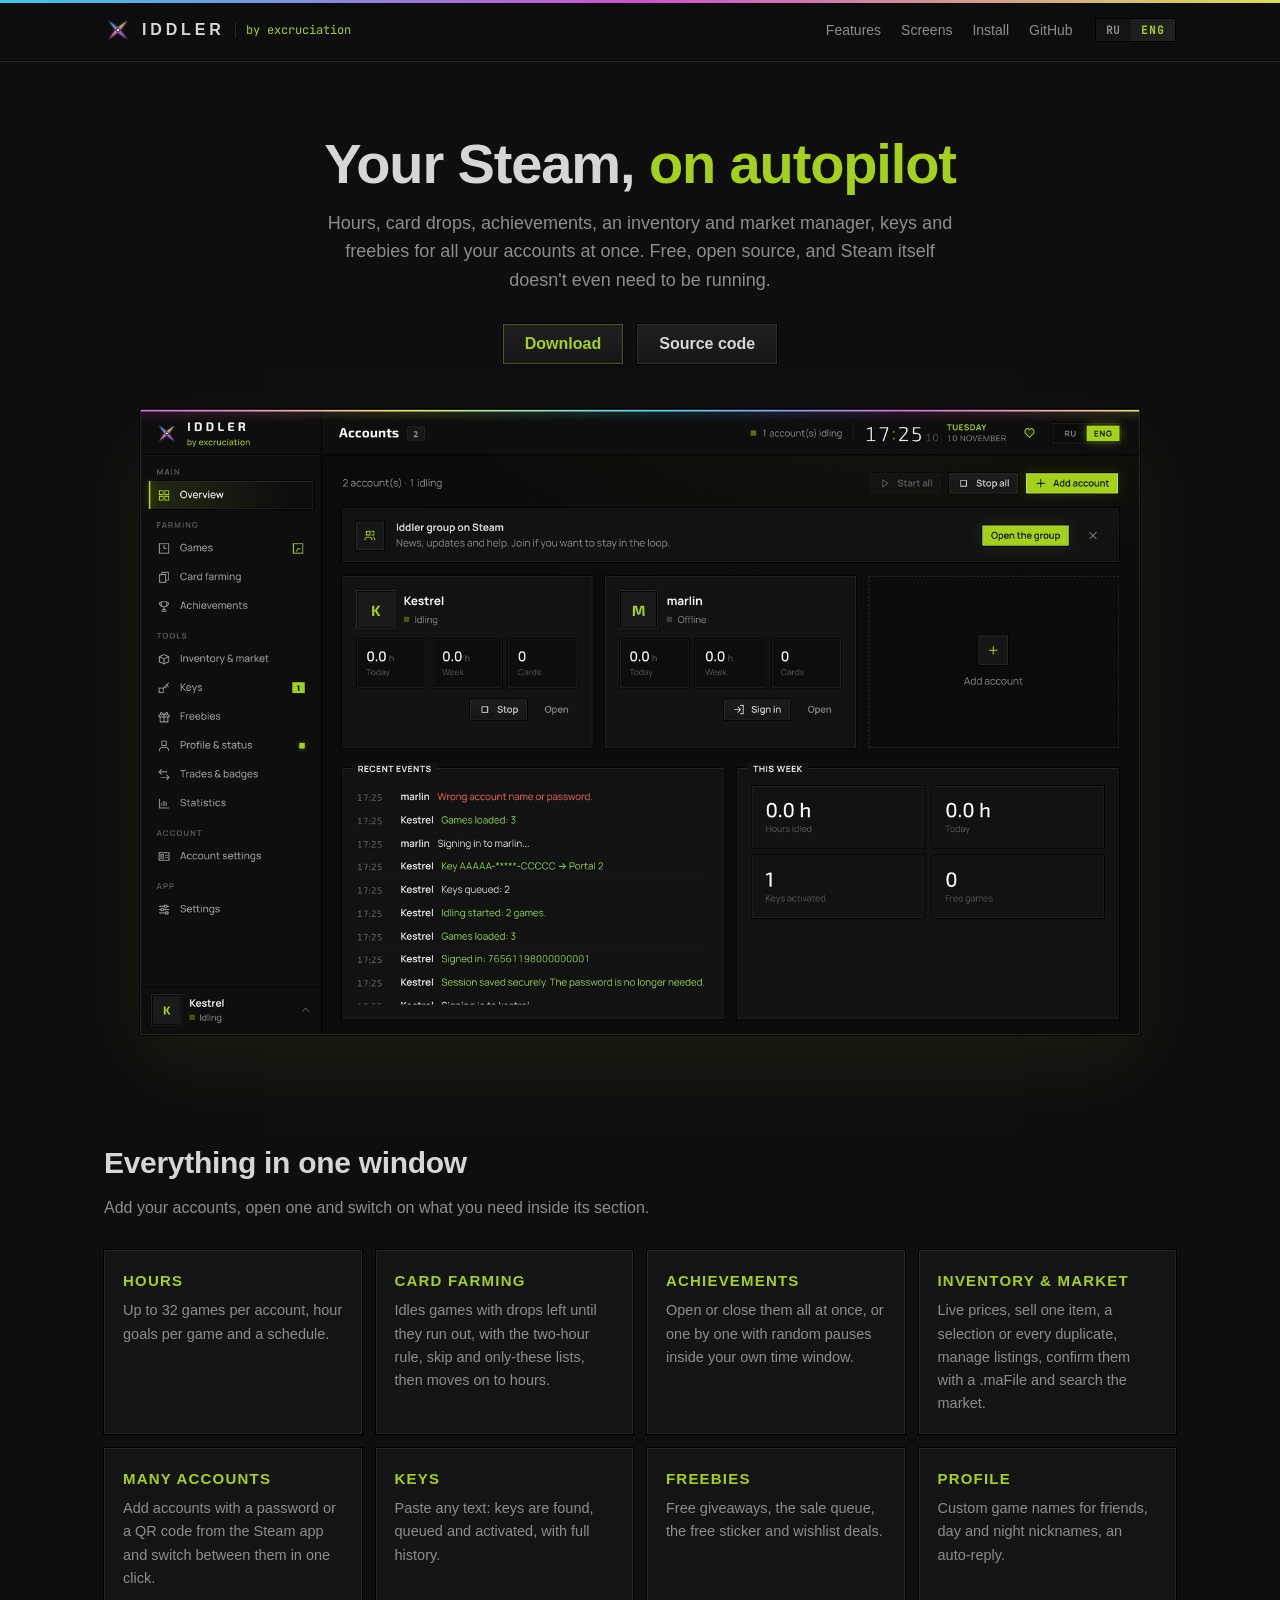
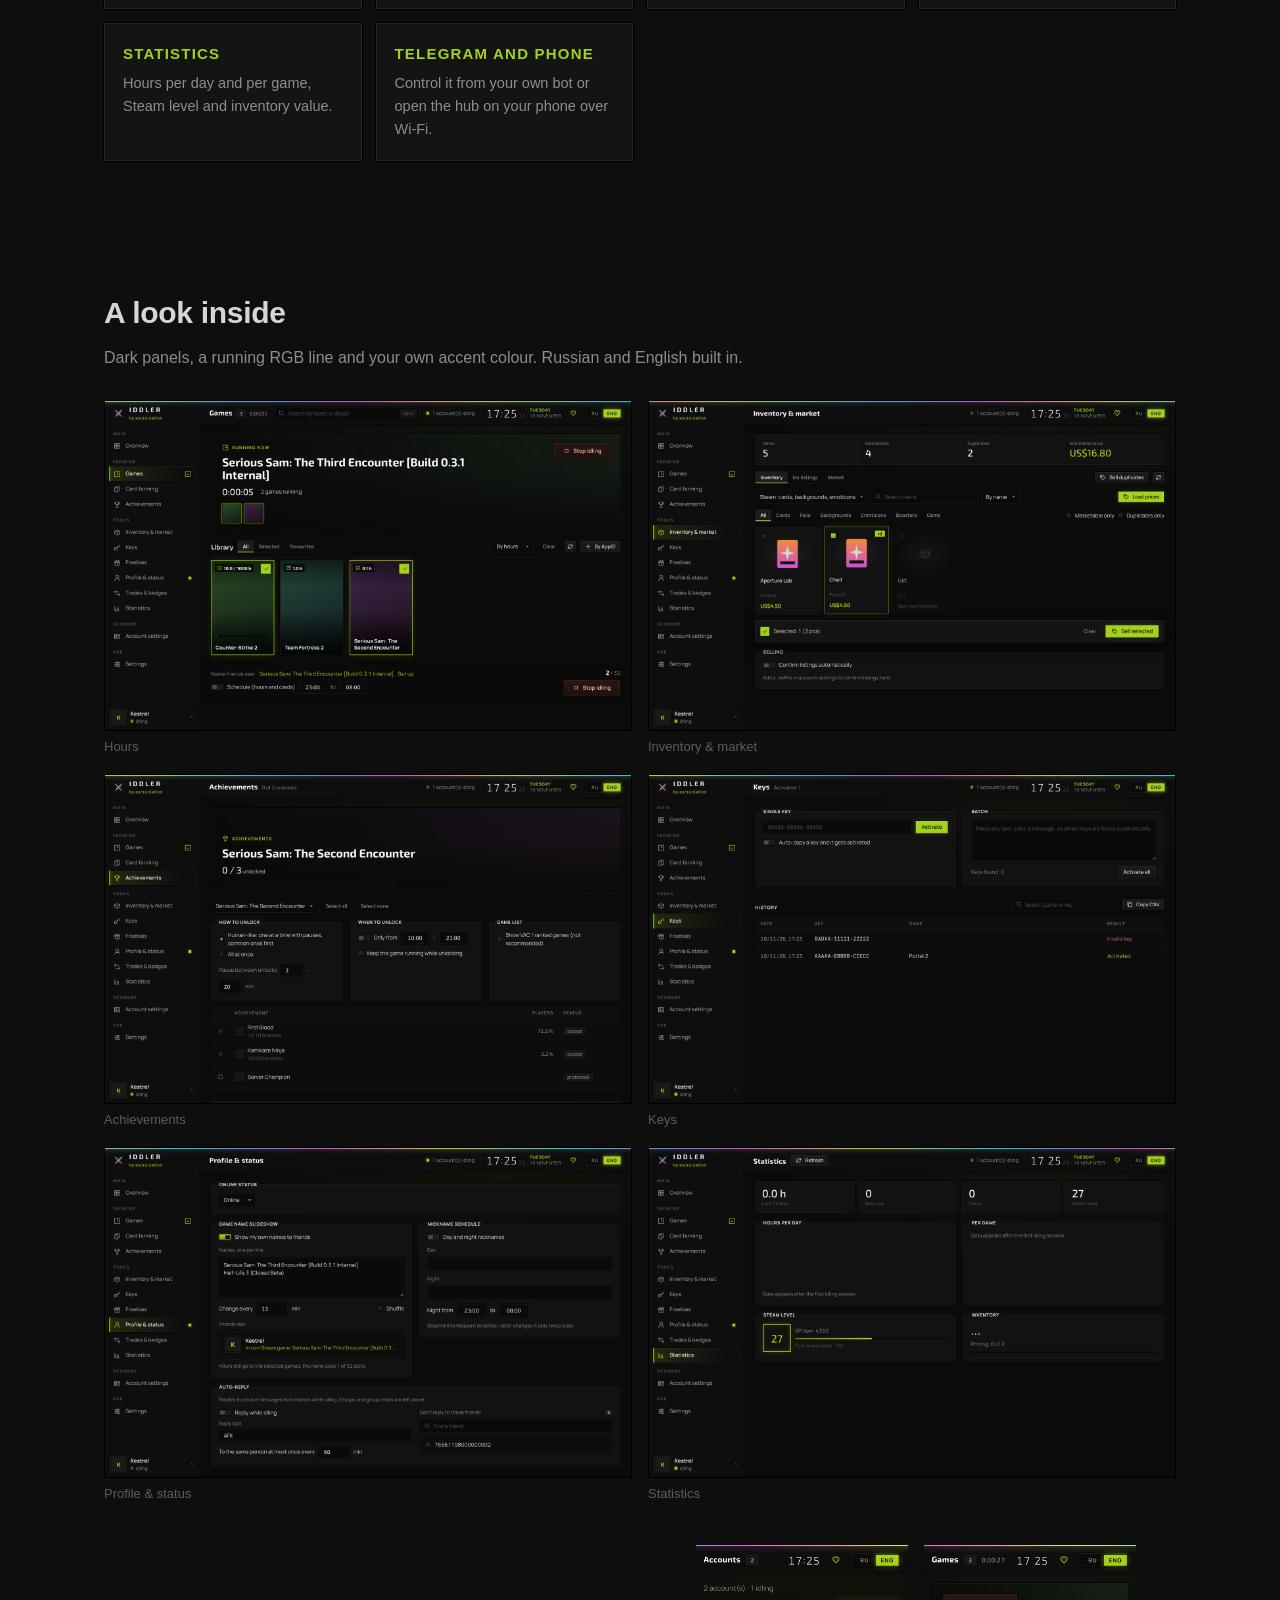
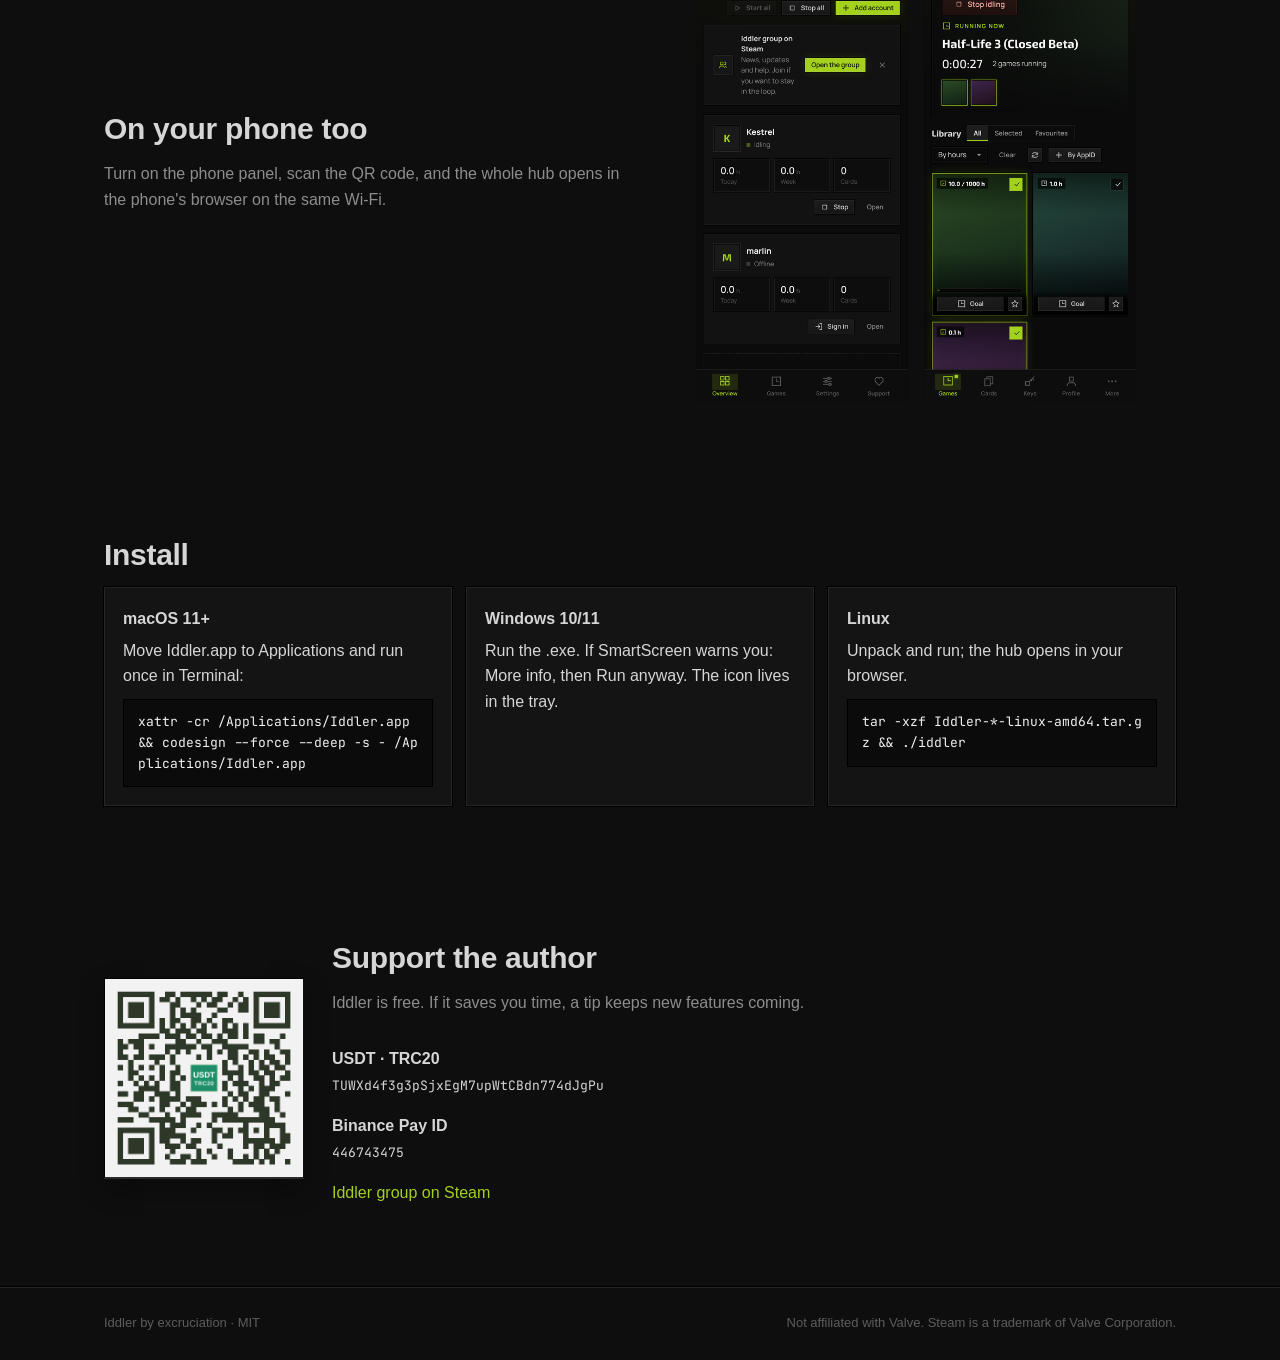
==== docs/index.html @ b879e3a7 "Iddler 5.0.0" ====
<!doctype html>
<html lang="en">
<head>
<meta charset="utf-8">
<meta name="viewport" content="width=device-width, initial-scale=1">
<title>Iddler by excruciation · a Steam hub</title>
<meta name="description" content="Free, open-source Steam hub for macOS, Windows and Linux: hours, card drops, achievements, keys and freebies for several accounts at once.">
<meta name="theme-color" content="#3f4a39">
<link rel="icon" href="logo.svg" type="image/svg+xml">
<meta property="og:title" content="Iddler by excruciation">
<meta property="og:description" content="Your Steam, on autopilot. Hours, cards, achievements, inventory &amp; market, keys and freebies for all your accounts.">
<meta property="og:image" content="https://excruciation69.github.io/iddler/social.png">
<meta name="twitter:card" content="summary_large_image">
<style>
@font-face { font-family: Inter; font-weight: 400; font-display: swap; src: url(fonts/inter-latin-400-normal.woff2) format('woff2'); unicode-range: U+0000-00FF, U+2000-206F; }
@font-face { font-family: Inter; font-weight: 400; font-display: swap; src: url(fonts/inter-cyrillic-400-normal.woff2) format('woff2'); unicode-range: U+0400-04FF; }
@font-face { font-family: Inter; font-weight: 600; font-display: swap; src: url(fonts/inter-latin-600-normal.woff2) format('woff2'); unicode-range: U+0000-00FF, U+2000-206F; }
@font-face { font-family: Inter; font-weight: 600; font-display: swap; src: url(fonts/inter-cyrillic-600-normal.woff2) format('woff2'); unicode-range: U+0400-04FF; }
@font-face { font-family: Inter; font-weight: 800; font-display: swap; src: url(fonts/inter-latin-800-normal.woff2) format('woff2'); unicode-range: U+0000-00FF, U+2000-206F; }
@font-face { font-family: Inter; font-weight: 800; font-display: swap; src: url(fonts/inter-cyrillic-800-normal.woff2) format('woff2'); unicode-range: U+0400-04FF; }
@font-face { font-family: Play; font-weight: 400; font-display: swap; src: url(fonts/play-latin-400-normal.woff2) format('woff2'); unicode-range: U+0000-00FF, U+2000-206F; }
@font-face { font-family: Play; font-weight: 400; font-display: swap; src: url(fonts/play-cyrillic-400-normal.woff2) format('woff2'); unicode-range: U+0400-04FF; }
@font-face { font-family: Play; font-weight: 700; font-display: swap; src: url(fonts/play-latin-700-normal.woff2) format('woff2'); unicode-range: U+0000-00FF, U+2000-206F; }
@font-face { font-family: Play; font-weight: 700; font-display: swap; src: url(fonts/play-cyrillic-700-normal.woff2) format('woff2'); unicode-range: U+0400-04FF; }
@font-face { font-family: Mono; font-weight: 400; font-display: swap; src: url(fonts/jetbrains-mono-latin-400-normal.woff2) format('woff2'); }
:root { --bg: #0e0e0e; --panel: #141414; --well: #0b0b0b; --deep: #0b0b0b; --text: #d6d6d6; --dim: #8d8d8d; --faint: #5d5d5d; --accent: #a3d11c; --friend: #f1f1f1; --lo: #000; --hi: #262626; }
* { box-sizing: border-box; border-radius: 0 !important; }
html { scroll-behavior: smooth; }
body { background: #0e0e0e repeating-linear-gradient(45deg, #101010 0 2px, #0c0c0c 2px 4px); }
body { margin: 0; background: var(--bg); color: var(--text); font: 16px/1.6 -apple-system, BlinkMacSystemFont, Inter, "Segoe UI", sans-serif; -webkit-font-smoothing: antialiased; }
a { color: var(--accent); text-decoration: none; }
a:hover { text-decoration: underline; }
.wrap { max-width: 1120px; margin: 0 auto; padding: 0 24px; }
body::before { content: ''; position: fixed; left: 0; right: 0; top: 0; height: 3px; z-index: 10; background: linear-gradient(90deg,#3bc6e6,#cd52d0,#d9e14f,#3bc6e6,#cd52d0); background-size: 200% 100%; animation: rgb 6s linear infinite; }
@keyframes rgb { to { background-position: -200% 0; } }
header { position: sticky; top: 0; z-index: 5; background: rgba(14,14,14,.92); backdrop-filter: blur(8px); border-bottom: 1px solid var(--lo); box-shadow: 0 1px 0 var(--hi); }
header .wrap { height: 60px; display: flex; align-items: center; gap: 22px; }
.brand { display: flex; align-items: center; gap: 10px; color: var(--text); }
.brand:hover { text-decoration: none; }
.brand img { width: 28px; height: 28px; }
.brand b { font-weight: 800; letter-spacing: .24em; }
.brand span { font: 12px Mono, monospace; color: var(--accent); border-left: 1px solid var(--hi); padding-left: 10px; }
nav { margin-left: auto; display: flex; gap: 20px; font-size: 14px; }
nav a { color: var(--dim); }
nav a:hover { color: var(--text); text-decoration: none; }
.lang { display: flex; border: 1px solid var(--lo); border-radius: 4px; overflow: hidden; }
.lang button { border: 0; background: var(--panel); color: var(--dim); font: 600 11px Mono, monospace; padding: 4px 10px; cursor: pointer; letter-spacing: .08em; }
.lang button.on { background: #1f1f1f; color: var(--accent); }
.hero { padding: 72px 0 40px; text-align: center; }
.hero h1 { margin: 0 0 14px; font-size: clamp(32px, 6vw, 56px); line-height: 1.1; font-weight: 800; letter-spacing: -.02em; }
.hero h1 em { font-style: normal; color: var(--accent); }
.hero p { margin: 0 auto 28px; max-width: 640px; color: var(--dim); font-size: 18px; }
.btns { display: flex; gap: 12px; justify-content: center; flex-wrap: wrap; }
.btn { display: inline-flex; align-items: center; gap: 8px; height: 42px; padding: 0 22px; font-weight: 700; border: 1px solid #000; box-shadow: inset 0 0 0 1px #2c2c2c; color: var(--text); background: linear-gradient(#1f1f1f,#171717); }
.btn:hover { text-decoration: none; filter: brightness(1.08); }
.btn.primary { color: var(--accent); box-shadow: inset 0 0 0 1px #4a5f12; }
.shot { margin: 44px auto 0; max-width: 1000px; overflow: hidden; border: 1px solid #262626; box-shadow: 0 0 0 1px #000, 0 30px 80px rgba(163,209,28,.08); }
.shot img { display: block; width: 100%; height: auto; }
section { padding: 64px 0; }
section h2 { font-size: 30px; margin: 0 0 8px; letter-spacing: -.01em; }
section .lead { color: var(--dim); margin: 0 0 30px; max-width: 700px; }
.grid { display: grid; grid-template-columns: repeat(auto-fill, minmax(250px, 1fr)); gap: 14px; }
.card { background: var(--panel); border: 1px solid var(--hi); box-shadow: 0 0 0 1px #000; border-radius: 6px; padding: 18px; }
.card h3 { margin: 0 0 6px; font-size: 15px; color: var(--accent); text-transform: uppercase; letter-spacing: .08em; }
.card p { margin: 0; color: var(--dim); font-size: 14.5px; }
.gallery { display: grid; grid-template-columns: 1fr 1fr; gap: 16px; }
.gallery figure { margin: 0; }
.gallery img { width: 100%; display: block; border-radius: 8px; border: 1px solid var(--lo); }
.gallery figcaption { color: var(--faint); font-size: 13px; margin-top: 6px; }
.phone { display: grid; grid-template-columns: 1fr 1fr; gap: 30px; align-items: center; }
.phone img { width: 100%; max-width: 440px; justify-self: center; }
.steps { display: grid; grid-template-columns: repeat(3, 1fr); gap: 14px; }
.steps .card b { display: block; color: var(--text); margin-bottom: 6px; }
code, pre { font-family: Mono, monospace; font-size: 13px; }
pre { background: var(--deep); border: 1px solid var(--lo); border-radius: 5px; padding: 12px 14px; overflow-x: auto; color: var(--friend); margin: 10px 0 0; white-space: pre-wrap; word-break: break-all; }
.support { display: grid; grid-template-columns: 200px 1fr; gap: 28px; align-items: center; }
.support img { width: 200px; border-radius: 14px; box-shadow: 0 10px 24px rgba(0,0,0,.3); }
footer { border-top: 1px solid var(--lo); box-shadow: inset 0 1px 0 var(--hi); padding: 26px 0; color: var(--faint); font-size: 13px; }
footer .wrap { display: flex; gap: 16px; flex-wrap: wrap; justify-content: space-between; }
html:not([lang=en]) [data-l=en], html:not([lang=ru]) [data-l=ru] { display: none !important; }
@media (max-width: 760px) {
  nav { display: none; }
  .lang { margin-left: auto; }
  .gallery, .phone, .steps, .support { grid-template-columns: 1fr; }
  .support { justify-items: center; text-align: center; }
  .brand span { display: none; }
}
</style>
</head>
<body>
<header><div class="wrap">
  <a class="brand" href="#"><img src="logo.svg" alt=""><b>IDDLER</b><span>by excruciation</span></a>
  <nav>
    <a href="#features"><span data-l="en">Features</span><span data-l="ru">Возможности</span></a>
    <a href="#screens"><span data-l="en">Screens</span><span data-l="ru">Скриншоты</span></a>
    <a href="#install"><span data-l="en">Install</span><span data-l="ru">Установка</span></a>
    <a href="https://github.com/excruciation69/iddler">GitHub</a>
  </nav>
  <div class="lang"><button data-set="ru">RU</button><button data-set="en">ENG</button></div>
</div></header>

<div class="wrap hero">
  <h1><span data-l="en">Your Steam, <em>on autopilot</em></span><span data-l="ru">Твой Steam <em>на автопилоте</em></span></h1>
  <p data-l="en">Hours, card drops, achievements, an inventory and market manager, keys and freebies for all your accounts at once. Free, open source, and Steam itself doesn't even need to be running.</p>
  <p data-l="ru">Часы, карточки, ачивки, инвентарь и маркет, ключи и халява сразу для всех твоих аккаунтов. Бесплатно, с открытым кодом, и сам Steam даже не нужно запускать.</p>
  <div class="btns">
    <a class="btn primary" href="https://github.com/excruciation69/iddler/releases/latest"><span data-l="en">Download</span><span data-l="ru">Скачать</span></a>
    <a class="btn" href="https://github.com/excruciation69/iddler"><span data-l="en">Source code</span><span data-l="ru">Исходный код</span></a>
  </div>
  <div class="shot"><img src="screenshots/hub-en.png" data-l="en" alt="Iddler hub"><img src="screenshots/hub-ru.png" data-l="ru" alt="Хаб Iddler"></div>
</div>

<section id="features"><div class="wrap">
  <h2><span data-l="en">Everything in one window</span><span data-l="ru">Всё в одном окне</span></h2>
  <p class="lead"><span data-l="en">Add your accounts, open one and switch on what you need inside its section.</span><span data-l="ru">Добавь аккаунты, открой нужный и включи то, что надо, прямо в разделе.</span></p>
  <div class="grid">
    <div class="card"><h3 data-l="en">Hours</h3><h3 data-l="ru">Накрутка часов</h3><p data-l="en">Up to 32 games per account, hour goals per game and a schedule.</p><p data-l="ru">До 32 игр на аккаунт, цели по часам для каждой игры и расписание.</p></div>
    <div class="card"><h3 data-l="en">Card farming</h3><h3 data-l="ru">Фарм карточек</h3><p data-l="en">Idles games with drops left until they run out, with the two-hour rule, skip and only-these lists, then moves on to hours.</p><p data-l="ru">Крутит игры с оставшимися карточками до последней, с правилом двух часов и списками «пропускать» и «только эти», а потом переходит к часам.</p></div>
    <div class="card"><h3 data-l="en">Achievements</h3><h3 data-l="ru">Ачивки</h3><p data-l="en">Open or close them all at once, or one by one with random pauses inside your own time window.</p><p data-l="ru">Открывай и закрывай все сразу или по одной, со случайными паузами и только в заданные часы.</p></div>
    <div class="card"><h3 data-l="en">Inventory &amp; market</h3><h3 data-l="ru">Инвентарь и маркет</h3><p data-l="en">Live prices, sell one item, a selection or every duplicate, manage listings, confirm them with a .maFile and search the market.</p><p data-l="ru">Цены в реальном времени, продажа одного предмета, выбранных или всех дубликатов, управление лотами, подтверждение через .maFile и поиск по маркету.</p></div>
    <div class="card"><h3 data-l="en">Many accounts</h3><h3 data-l="ru">Много аккаунтов</h3><p data-l="en">Add accounts with a password or a QR code from the Steam app and switch between them in one click.</p><p data-l="ru">Добавляй аккаунты по паролю или QR-коду из приложения Steam и переключайся между ними в один клик.</p></div>
    <div class="card"><h3 data-l="en">Keys</h3><h3 data-l="ru">Ключи</h3><p data-l="en">Paste any text: keys are found, queued and activated, with full history.</p><p data-l="ru">Вставь любой текст: ключи найдутся и активируются по очереди, с полной историей.</p></div>
    <div class="card"><h3 data-l="en">Freebies</h3><h3 data-l="ru">Халява</h3><p data-l="en">Free giveaways, the sale queue, the free sticker and wishlist deals.</p><p data-l="ru">Бесплатные раздачи, очередь распродажи, бесплатная наклейка и скидки из вишлиста.</p></div>
    <div class="card"><h3 data-l="en">Profile</h3><h3 data-l="ru">Профиль</h3><p data-l="en">Custom game names for friends, day and night nicknames, an auto-reply.</p><p data-l="ru">Свои названия игр для друзей, дневной и ночной ник, автоответ.</p></div>
    <div class="card"><h3 data-l="en">Statistics</h3><h3 data-l="ru">Статистика</h3><p data-l="en">Hours per day and per game, Steam level and inventory value.</p><p data-l="ru">Часы по дням и играм, уровень Steam и стоимость инвентаря.</p></div>
    <div class="card"><h3 data-l="en">Telegram and phone</h3><h3 data-l="ru">Telegram и телефон</h3><p data-l="en">Control it from your own bot or open the hub on your phone over Wi-Fi.</p><p data-l="ru">Управляй через своего бота или открой хаб на телефоне по Wi-Fi.</p></div>
  </div>
</div></section>

<section id="screens"><div class="wrap">
  <h2><span data-l="en">A look inside</span><span data-l="ru">Как это выглядит</span></h2>
  <p class="lead"><span data-l="en">Dark panels, a running RGB line and your own accent colour. Russian and English built in.</span><span data-l="ru">Тёмные панели, бегущая RGB-линия и свой цвет акцента. Русский и английский внутри.</span></p>
  <div class="gallery">
    <figure><img src="screenshots/hours.png" alt="" loading="lazy"><figcaption><span data-l="en">Hours</span><span data-l="ru">Накрутка часов</span></figcaption></figure>
    <figure><img src="screenshots/inventory.png" alt="" loading="lazy"><figcaption><span data-l="en">Inventory &amp; market</span><span data-l="ru">Инвентарь и маркет</span></figcaption></figure>
    <figure><img src="screenshots/achievements.png" alt="" loading="lazy"><figcaption><span data-l="en">Achievements</span><span data-l="ru">Ачивки</span></figcaption></figure>
    <figure><img src="screenshots/keys.png" alt="" loading="lazy"><figcaption><span data-l="en">Keys</span><span data-l="ru">Ключи</span></figcaption></figure>
    <figure><img src="screenshots/profile.png" alt="" loading="lazy"><figcaption><span data-l="en">Profile & status</span><span data-l="ru">Профиль и статус</span></figcaption></figure>
    <figure><img src="screenshots/stats.png" alt="" loading="lazy"><figcaption><span data-l="en">Statistics</span><span data-l="ru">Статистика</span></figcaption></figure>
  </div>
  <div class="phone" style="margin-top:40px">
    <div><h2><span data-l="en">On your phone too</span><span data-l="ru">И на телефоне</span></h2>
      <p class="lead" data-l="en">Turn on the phone panel, scan the QR code, and the whole hub opens in the phone's browser on the same Wi-Fi.</p>
      <p class="lead" data-l="ru">Включи панель для телефона, отсканируй QR-код, и весь хаб откроется в браузере телефона в той же сети Wi-Fi.</p></div>
    <img src="screenshots/phone.png" alt="" loading="lazy">
  </div>
</div></section>

<section id="install"><div class="wrap">
  <h2><span data-l="en">Install</span><span data-l="ru">Установка</span></h2>
  <div class="steps">
    <div class="card"><b>macOS 11+</b>
      <span data-l="en">Move Iddler.app to Applications and run once in Terminal:</span><span data-l="ru">Перетащи Iddler.app в «Программы» и один раз выполни в Терминале:</span>
      <pre>xattr -cr /Applications/Iddler.app && codesign --force --deep -s - /Applications/Iddler.app</pre></div>
    <div class="card"><b>Windows 10/11</b>
      <span data-l="en">Run the .exe. If SmartScreen warns you: More info, then Run anyway. The icon lives in the tray.</span><span data-l="ru">Запусти .exe. Если SmartScreen предупредит: «Подробнее», затем «Выполнить в любом случае». Значок живёт в трее.</span></div>
    <div class="card"><b>Linux</b>
      <span data-l="en">Unpack and run; the hub opens in your browser.</span><span data-l="ru">Распакуй и запусти, хаб откроется в браузере.</span>
      <pre>tar -xzf Iddler-*-linux-amd64.tar.gz && ./iddler</pre></div>
  </div>
</div></section>

<section id="support"><div class="wrap support">
  <img src="donate-qr.png" alt="USDT TRC20">
  <div>
    <h2><span data-l="en">Support the author</span><span data-l="ru">Поддержать автора</span></h2>
    <p class="lead" data-l="en">Iddler is free. If it saves you time, a tip keeps new features coming.</p>
    <p class="lead" data-l="ru">Iddler бесплатный. Если он экономит тебе время, поддержка помогает делать новые функции.</p>
    <p><b>USDT · TRC20</b><br><code>TUWXd4f3g3pSjxEgM7upWtCBdn774dJgPu</code></p>
    <p><b>Binance Pay ID</b><br><code>446743475</code></p>
    <p><a href="https://steamcommunity.com/groups/iddle2003"><span data-l="en">Iddler group on Steam</span><span data-l="ru">Группа Iddler в Steam</span></a></p>
  </div>
</div></section>

<footer><div class="wrap">
  <span>Iddler by excruciation · MIT</span>
  <span data-l="en">Not affiliated with Valve. Steam is a trademark of Valve Corporation.</span>
  <span data-l="ru">Проект не связан с Valve. Steam является товарным знаком Valve Corporation.</span>
</div></footer>
<script>
  const set = l => {
    document.documentElement.lang = l;
    document.querySelectorAll('.lang button').forEach(b => b.classList.toggle('on', b.dataset.set === l));
    try { localStorage.setItem('lang', l); } catch {}
  };
  let saved = null;
  try { saved = localStorage.getItem('lang'); } catch {}
  set(saved || ((navigator.language || '').startsWith('ru') ? 'ru' : 'en'));
  document.querySelectorAll('.lang button').forEach(b => b.onclick = () => set(b.dataset.set));
</script>
</body>
</html>
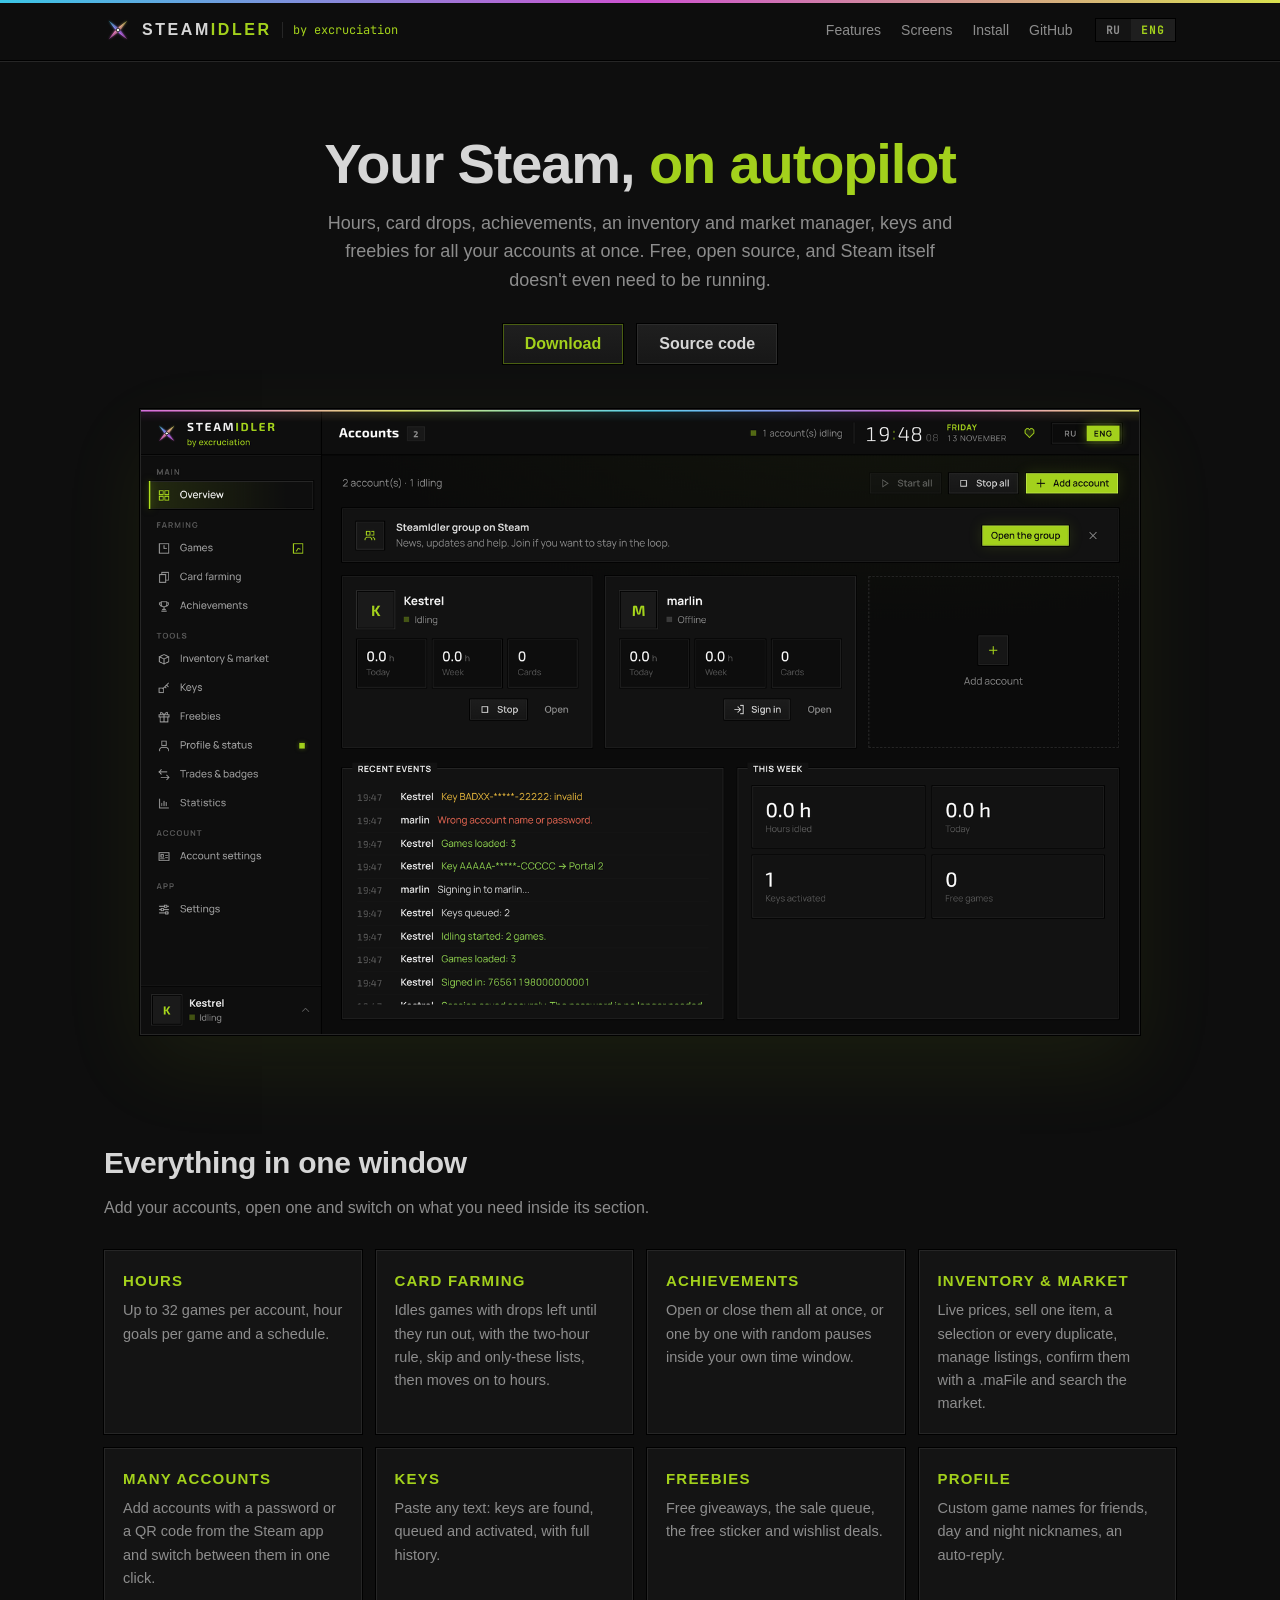
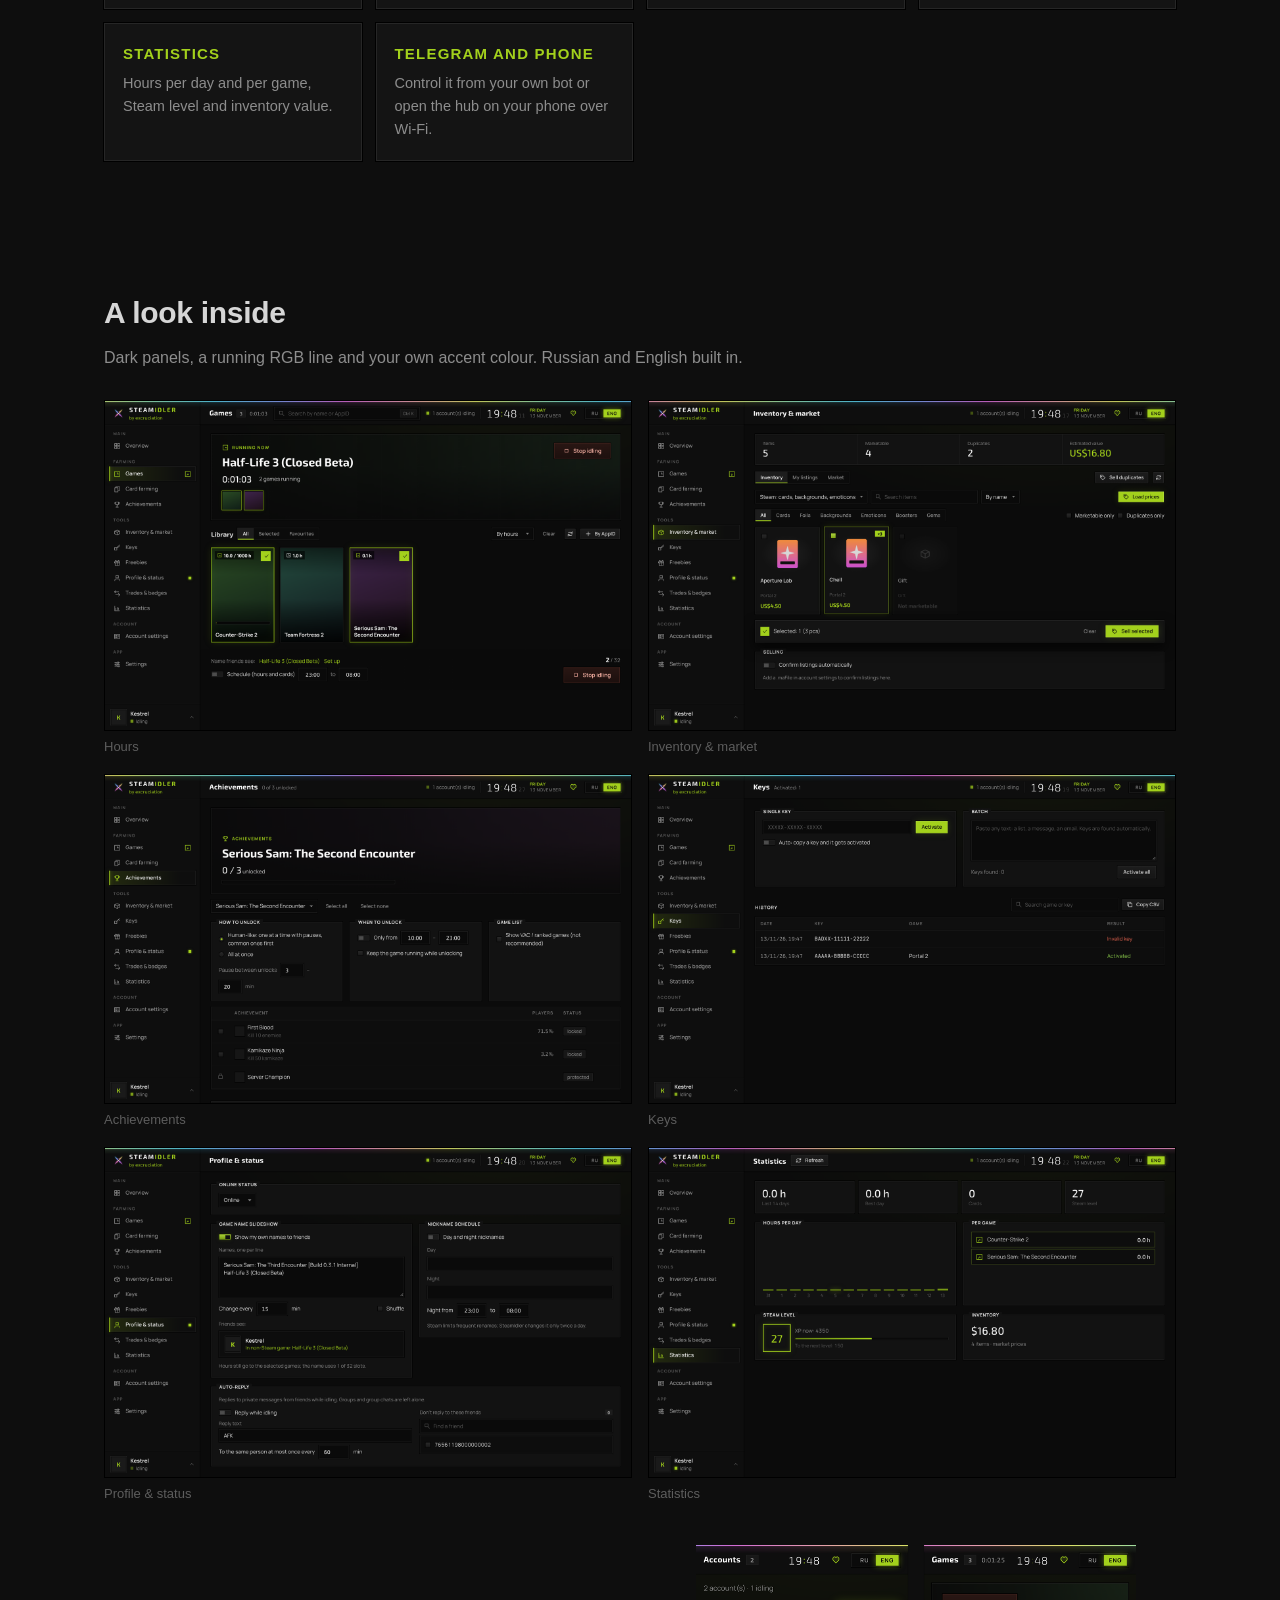
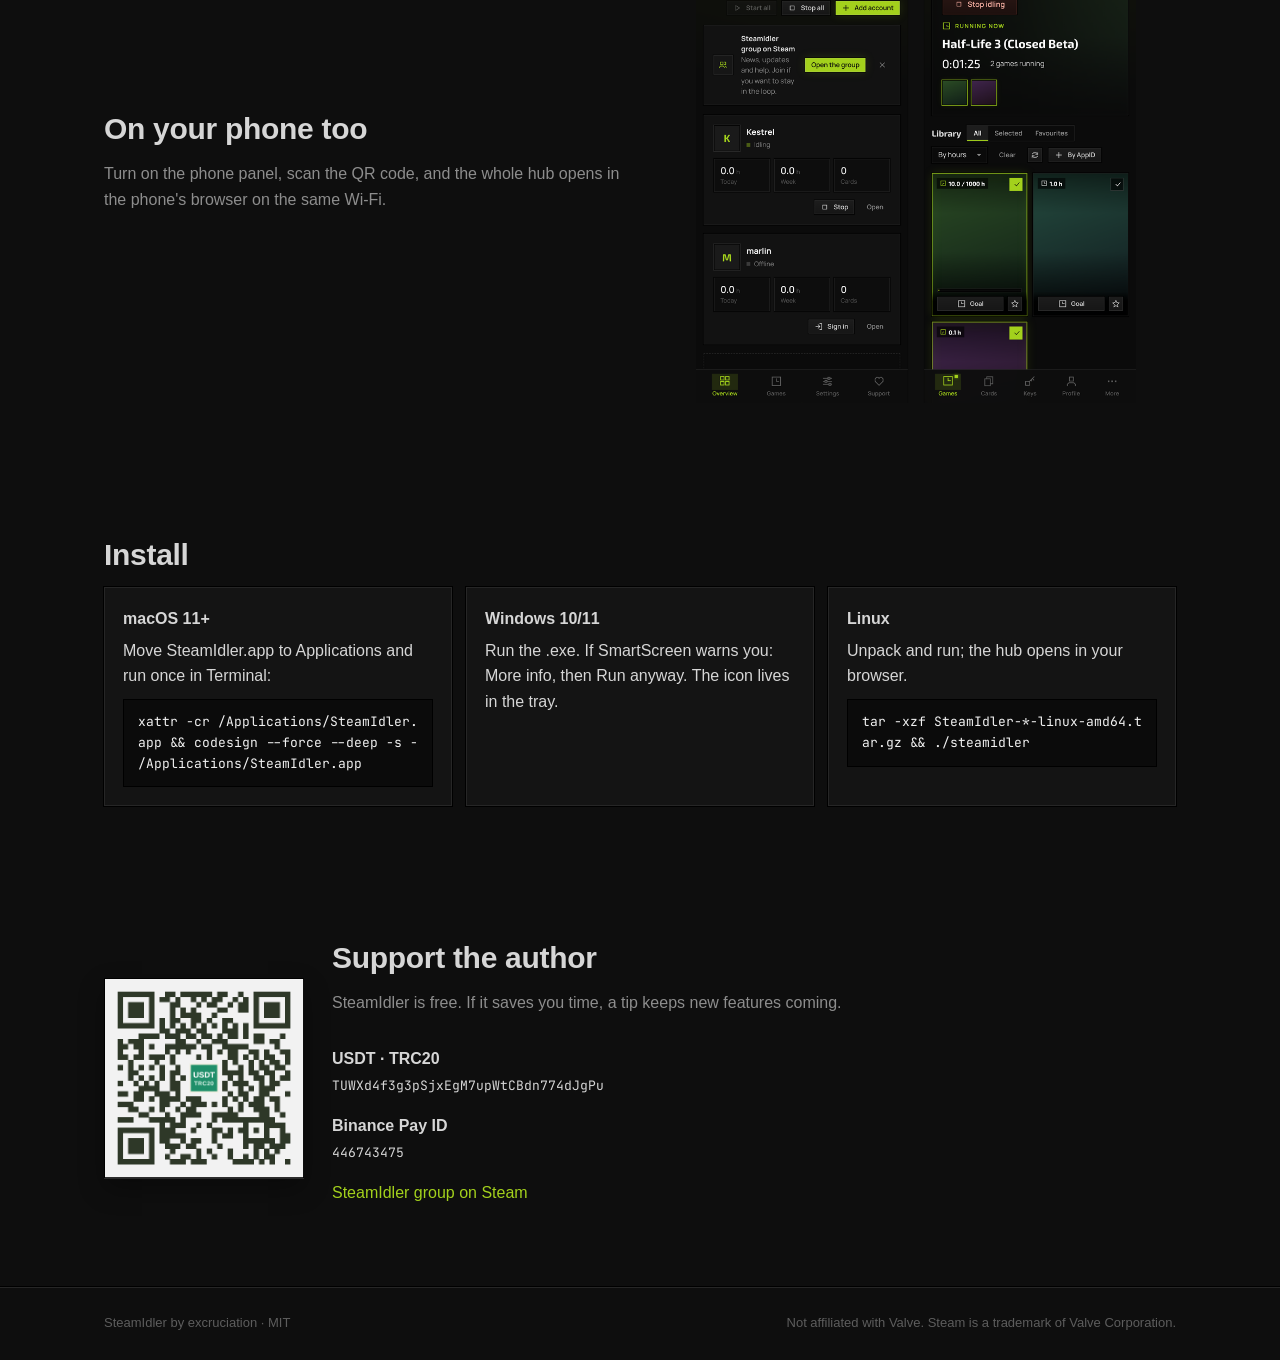
==== commit fab25028: "Rename to SteamIdler" ====
--- a/docs/index.html
+++ b/docs/index.html
@@ -3,13 +3,13 @@
 <head>
 <meta charset="utf-8">
 <meta name="viewport" content="width=device-width, initial-scale=1">
-<title>Iddler by excruciation · a Steam hub</title>
+<title>SteamIdler by excruciation · a Steam idler for every account</title>
 <meta name="description" content="Free, open-source Steam hub for macOS, Windows and Linux: hours, card drops, achievements, keys and freebies for several accounts at once.">
 <meta name="theme-color" content="#3f4a39">
 <link rel="icon" href="logo.svg" type="image/svg+xml">
-<meta property="og:title" content="Iddler by excruciation">
+<meta property="og:title" content="SteamIdler by excruciation">
 <meta property="og:description" content="Your Steam, on autopilot. Hours, cards, achievements, inventory &amp; market, keys and freebies for all your accounts.">
-<meta property="og:image" content="https://excruciation69.github.io/iddler/social.png">
+<meta property="og:image" content="https://excruciation69.github.io/SteamIdler/social.png">
 <meta name="twitter:card" content="summary_large_image">
 <style>
 @font-face { font-family: Inter; font-weight: 400; font-display: swap; src: url(fonts/inter-latin-400-normal.woff2) format('woff2'); unicode-range: U+0000-00FF, U+2000-206F; }
@@ -38,7 +38,8 @@
 .brand { display: flex; align-items: center; gap: 10px; color: var(--text); }
 .brand:hover { text-decoration: none; }
 .brand img { width: 28px; height: 28px; }
-.brand b { font-weight: 800; letter-spacing: .24em; }
+.brand b { font-weight: 800; letter-spacing: .16em; }
+.brand b i { font-style: normal; color: var(--accent); }
 .brand span { font: 12px Mono, monospace; color: var(--accent); border-left: 1px solid var(--hi); padding-left: 10px; }
 nav { margin-left: auto; display: flex; gap: 20px; font-size: 14px; }
 nav a { color: var(--dim); }
@@ -89,12 +90,12 @@
 </head>
 <body>
 <header><div class="wrap">
-  <a class="brand" href="#"><img src="logo.svg" alt=""><b>IDDLER</b><span>by excruciation</span></a>
+  <a class="brand" href="#"><img src="logo.svg" alt=""><b>STEAM<i>IDLER</i></b><span>by excruciation</span></a>
   <nav>
     <a href="#features"><span data-l="en">Features</span><span data-l="ru">Возможности</span></a>
     <a href="#screens"><span data-l="en">Screens</span><span data-l="ru">Скриншоты</span></a>
     <a href="#install"><span data-l="en">Install</span><span data-l="ru">Установка</span></a>
-    <a href="https://github.com/excruciation69/iddler">GitHub</a>
+    <a href="https://github.com/excruciation69/SteamIdler">GitHub</a>
   </nav>
   <div class="lang"><button data-set="ru">RU</button><button data-set="en">ENG</button></div>
 </div></header>
@@ -104,10 +105,10 @@
   <p data-l="en">Hours, card drops, achievements, an inventory and market manager, keys and freebies for all your accounts at once. Free, open source, and Steam itself doesn't even need to be running.</p>
   <p data-l="ru">Часы, карточки, ачивки, инвентарь и маркет, ключи и халява сразу для всех твоих аккаунтов. Бесплатно, с открытым кодом, и сам Steam даже не нужно запускать.</p>
   <div class="btns">
-    <a class="btn primary" href="https://github.com/excruciation69/iddler/releases/latest"><span data-l="en">Download</span><span data-l="ru">Скачать</span></a>
-    <a class="btn" href="https://github.com/excruciation69/iddler"><span data-l="en">Source code</span><span data-l="ru">Исходный код</span></a>
+    <a class="btn primary" href="https://github.com/excruciation69/SteamIdler/releases/latest"><span data-l="en">Download</span><span data-l="ru">Скачать</span></a>
+    <a class="btn" href="https://github.com/excruciation69/SteamIdler"><span data-l="en">Source code</span><span data-l="ru">Исходный код</span></a>
   </div>
-  <div class="shot"><img src="screenshots/hub-en.png" data-l="en" alt="Iddler hub"><img src="screenshots/hub-ru.png" data-l="ru" alt="Хаб Iddler"></div>
+  <div class="shot"><img src="screenshots/hub-en.png" data-l="en" alt="SteamIdler hub"><img src="screenshots/hub-ru.png" data-l="ru" alt="Хаб SteamIdler"></div>
 </div>
 
 <section id="features"><div class="wrap">
@@ -150,13 +151,13 @@
   <h2><span data-l="en">Install</span><span data-l="ru">Установка</span></h2>
   <div class="steps">
     <div class="card"><b>macOS 11+</b>
-      <span data-l="en">Move Iddler.app to Applications and run once in Terminal:</span><span data-l="ru">Перетащи Iddler.app в «Программы» и один раз выполни в Терминале:</span>
-      <pre>xattr -cr /Applications/Iddler.app && codesign --force --deep -s - /Applications/Iddler.app</pre></div>
+      <span data-l="en">Move SteamIdler.app to Applications and run once in Terminal:</span><span data-l="ru">Перетащи SteamIdler.app в «Программы» и один раз выполни в Терминале:</span>
+      <pre>xattr -cr /Applications/SteamIdler.app && codesign --force --deep -s - /Applications/SteamIdler.app</pre></div>
     <div class="card"><b>Windows 10/11</b>
       <span data-l="en">Run the .exe. If SmartScreen warns you: More info, then Run anyway. The icon lives in the tray.</span><span data-l="ru">Запусти .exe. Если SmartScreen предупредит: «Подробнее», затем «Выполнить в любом случае». Значок живёт в трее.</span></div>
     <div class="card"><b>Linux</b>
       <span data-l="en">Unpack and run; the hub opens in your browser.</span><span data-l="ru">Распакуй и запусти, хаб откроется в браузере.</span>
-      <pre>tar -xzf Iddler-*-linux-amd64.tar.gz && ./iddler</pre></div>
+      <pre>tar -xzf SteamIdler-*-linux-amd64.tar.gz && ./steamidler</pre></div>
   </div>
 </div></section>
 
@@ -164,16 +165,16 @@
   <img src="donate-qr.png" alt="USDT TRC20">
   <div>
     <h2><span data-l="en">Support the author</span><span data-l="ru">Поддержать автора</span></h2>
-    <p class="lead" data-l="en">Iddler is free. If it saves you time, a tip keeps new features coming.</p>
-    <p class="lead" data-l="ru">Iddler бесплатный. Если он экономит тебе время, поддержка помогает делать новые функции.</p>
+    <p class="lead" data-l="en">SteamIdler is free. If it saves you time, a tip keeps new features coming.</p>
+    <p class="lead" data-l="ru">SteamIdler бесплатный. Если он экономит тебе время, поддержка помогает делать новые функции.</p>
     <p><b>USDT · TRC20</b><br><code>TUWXd4f3g3pSjxEgM7upWtCBdn774dJgPu</code></p>
     <p><b>Binance Pay ID</b><br><code>446743475</code></p>
-    <p><a href="https://steamcommunity.com/groups/iddle2003"><span data-l="en">Iddler group on Steam</span><span data-l="ru">Группа Iddler в Steam</span></a></p>
+    <p><a href="https://steamcommunity.com/groups/iddle2003"><span data-l="en">SteamIdler group on Steam</span><span data-l="ru">Группа SteamIdler в Steam</span></a></p>
   </div>
 </div></section>
 
 <footer><div class="wrap">
-  <span>Iddler by excruciation · MIT</span>
+  <span>SteamIdler by excruciation · MIT</span>
   <span data-l="en">Not affiliated with Valve. Steam is a trademark of Valve Corporation.</span>
   <span data-l="ru">Проект не связан с Valve. Steam является товарным знаком Valve Corporation.</span>
 </div></footer>
